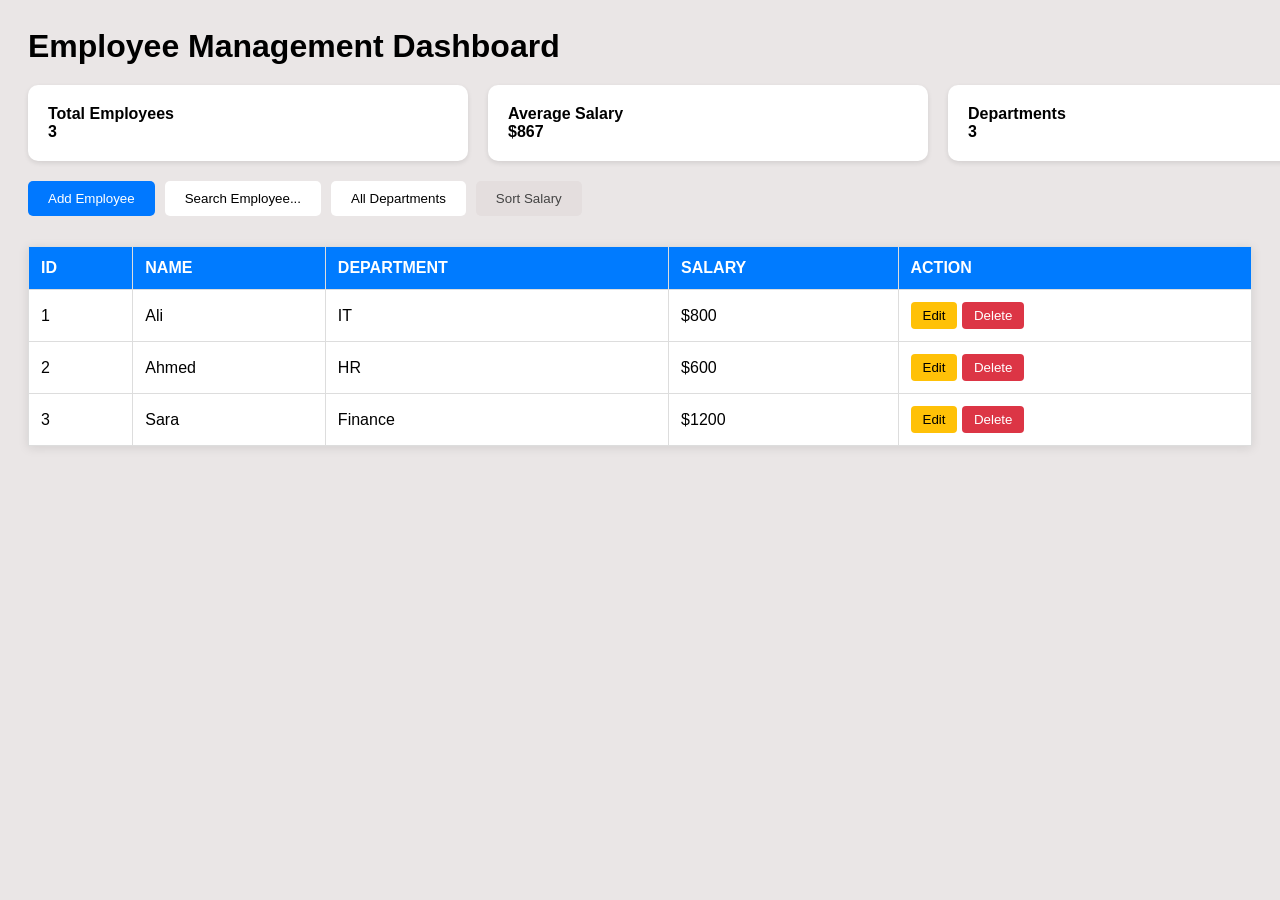
==== project.html @ d43650bb "make a table for employee management" ====
</html>
<!DOCTYPE html>
<html lang="en">

<head>
    <meta charset="UTF-8">
    <meta name="viewport" content="width=device-width, initial-scale=1.0">
    <title>Employee Management Dashboard</title>
    <link rel="stylesheet" href="project.css">
</head>

<body>

    <h1>Employee Management Dashboard</h1>

    <div class="cards">
        <div class="card">
            Total Employees<br>
            3
        </div>

        <div class="card">
            Average Salary<br>
            $867
        </div>

        <div class="card">
            Departments<br>
            3
        </div>
    </div>

    <div class="buttons">
        <button class="btnSearch">Add Employee</button>
        <button class="btnDepartment">Search Employee...</button>
        <button class="btnDepartment">All Departments</button>
        <button class="btnSort">Sort Salary</button>
    </div>

    <table>
        <thead>
            <tr>
                <th>ID</th>
                <th>NAME</th>
                <th>DEPARTMENT</th>
                <th>SALARY</th>
                <th>ACTION</th>
            </tr>
        </thead>

        <tbody>
            <tr>
                <td>1</td>
                <td>Ali</td>
                <td>IT</td>
                <td>$800</td>
                <td>
                    <button class="edit-btn">Edit</button>
                    <button class="delete-btn">Delete</button>
                </td>
            </tr>

            <tr>
                <td>2</td>
                <td>Ahmed</td>
                <td>HR</td>
                <td>$600</td>
                <td>
                    <button class="edit-btn">Edit</button>
                    <button class="delete-btn">Delete</button>
                </td>
            </tr>

            <tr>
                <td>3</td>
                <td>Sara</td>
                <td>Finance</td>
                <td>$1200</td>
                <td>
                    <button class="edit-btn">Edit</button>
                    <button class="delete-btn">Delete</button>
                </td>
            </tr>
        </tbody>
    </table>

    <div class="addemployeework">
        <h3>Add Employee</h3>

        <div class="name">
            <input type="text" id="name" placeholder="Name">
        </div>
        <div class="department">
            <input type="text" id="department" placeholder="Department">
        </div>
        <div class="salary">
            <input type="number" id="salary" placeholder="Salary">
        </div>
        <button class="save">save</button>
    </div>
<script src="script.js"></script>
</body>

</html>
---- project.css ----
body {
    background-color: #eae6e6;
    font-family: Arial, sans-serif;
    padding: 20px;
}

h1 {
    margin-bottom: 20px;
}

.cards {
    display: flex;
    gap: 20px;
    margin-bottom: 20px;
}

.card {
    background-color: white;
    padding: 20px;
    min-width: 400px;
    border-radius: 10px;
    box-shadow: 0 2px 5px rgba(0, 0, 0, 0.1);
    font-weight: bold;
}

.buttons {
    display: flex;
    gap: 10px;
    margin-bottom: 30px;
}

.btnSearch {
    padding: 10px 20px;
    border: none;
    background-color: #0078ff;
    color: white;
    border-radius: 5px;
    cursor: pointer;
}


.btnDepartment {
    padding: 10px 20px;
    border: none;
    background-color: white;
    color: black;
    border-radius: 5px;
    cursor: pointer;
}

.btnSort {
    padding: 10px 20px;
    border: none;
    background-color: #e4dede;
    color: #444;
    border-radius: 5px;
    cursor: pointer;
}

table {
    width: 100%;
    border-collapse: collapse;
    background-color: white;
    box-shadow: 0 2px 10px rgba(0, 0, 0, 0.1);
}

th {
    background-color: #007bff;
    color: white;
    padding: 12px;
    border: 1px solid #ddd;
    text-align: left;
}

td {
    padding: 12px;
    border: 1px solid #ddd;
}

.edit-btn {
    background-color: #ffc107;
    border: none;
    padding: 6px 12px;
    border-radius: 4px;
    cursor: pointer;
}

.delete-btn {
    background-color: #dc3545;
    color: white;
    border: none;
    padding: 6px 12px;
    border-radius: 4px;
    cursor: pointer;
}
.addemployeework {
    display: none;
    width: 350px;
    margin: 30px auto;
    padding: 20px;
    background-color: #ffffff;
    border: 1px solid #ddd;
    border-radius: 8px;
    font-family: Arial, sans-serif;
}

.addemployeework h3 {
    text-align: center;
    margin-bottom: 20px;
    color: #333;
}

.addemployeework div {
    margin-bottom: 5px;
    font-weight: bold;
    color: #555;
}

.addemployeework input {
    width: 100%;
    padding: 10px;
    margin-bottom: 15px;
    border: 1px solid #ccc;
    border-radius: 4px;
    font-size: 14px;
}
.addemployeework .save{
    height: 25px;
    width: 50px;
    background-color: #0078ff;
    border: none;
    border-radius: 3px;
    cursor: pointer;
}
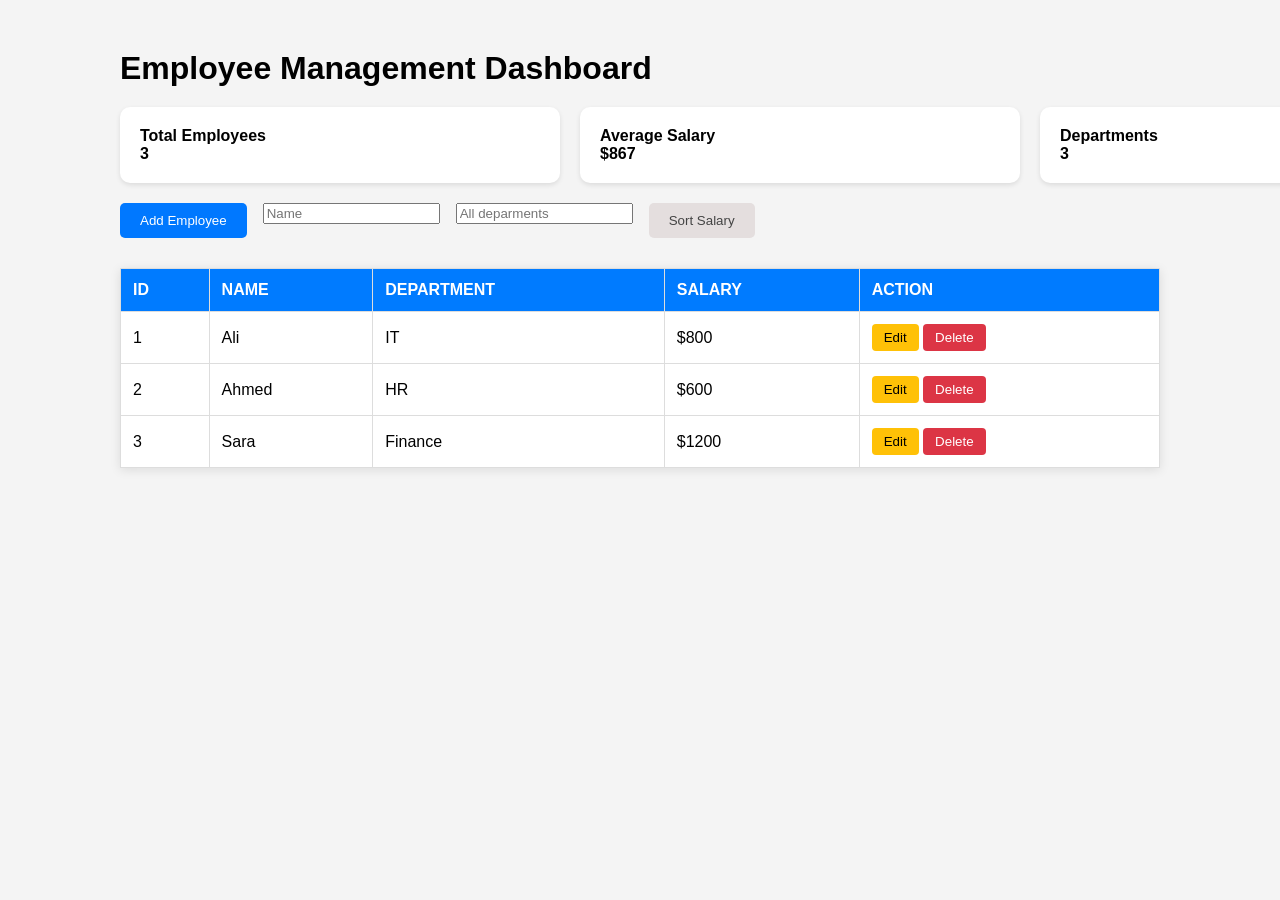
==== commit 5e4c4830: "changes things in employee management" ====
--- a/project.html
+++ b/project.html
@@ -32,8 +32,12 @@
 
     <div class="buttons">
         <button class="btnSearch">Add Employee</button>
-        <button class="btnDepartment">Search Employee...</button>
-        <button class="btnDepartment">All Departments</button>
+        <div class="search">
+            <input type="text" id="Search employee" placeholder="Name">
+        </div>
+        <div class="search">
+            <input type="text" id="alldeparments" placeholder="All deparments">
+        </div>
         <button class="btnSort">Sort Salary</button>
     </div>
 
@@ -98,7 +102,7 @@
         </div>
         <button class="save">save</button>
     </div>
-<script src="script.js"></script>
+    <script src="project.js"></script>
 </body>
 
 </html>
--- a/project.css
+++ b/project.css
@@ -1,7 +1,8 @@
 body {
-    background-color: #eae6e6;
+    margin: 0;
+    padding: 50px 120px;
     font-family: Arial, sans-serif;
-    padding: 20px;
+    background-color: #f4f4f4;
 }
 
 h1 {
@@ -25,7 +26,7 @@
 
 .buttons {
     display: flex;
-    gap: 10px;
+    gap: 1rem;
     margin-bottom: 30px;
 }
 
@@ -38,8 +39,7 @@
     cursor: pointer;
 }
 
-
-.btnDepartment {
+.btndepartments {
     padding: 10px 20px;
     border: none;
     background-color: white;
@@ -93,14 +93,15 @@
     border-radius: 4px;
     cursor: pointer;
 }
+
 .addemployeework {
     display: none;
-    width: 350px;
-    margin: 30px auto;
-    padding: 20px;
+    width: 370px;
+    position: fixed;
     background-color: #ffffff;
     border: 1px solid #ddd;
     border-radius: 8px;
+    padding: 20px;
     font-family: Arial, sans-serif;
 }
 
@@ -111,24 +112,28 @@
 }
 
 .addemployeework div {
-    margin-bottom: 5px;
-    font-weight: bold;
-    color: #555;
+    margin-bottom: 10px;
 }
 
 .addemployeework input {
     width: 100%;
     padding: 10px;
-    margin-bottom: 15px;
     border: 1px solid #ccc;
     border-radius: 4px;
     font-size: 14px;
 }
-.addemployeework .save{
-    height: 25px;
-    width: 50px;
+
+.addemployeework .save {
+    width: 20%;
+    height: 40px;
     background-color: #0078ff;
+    color: white;
     border: none;
-    border-radius: 3px;
+    border-radius: 4px;
     cursor: pointer;
+    font-size: 16px;
 }
+
+.addemployeework .save:hover {
+    background-color: #005ecb;
+}
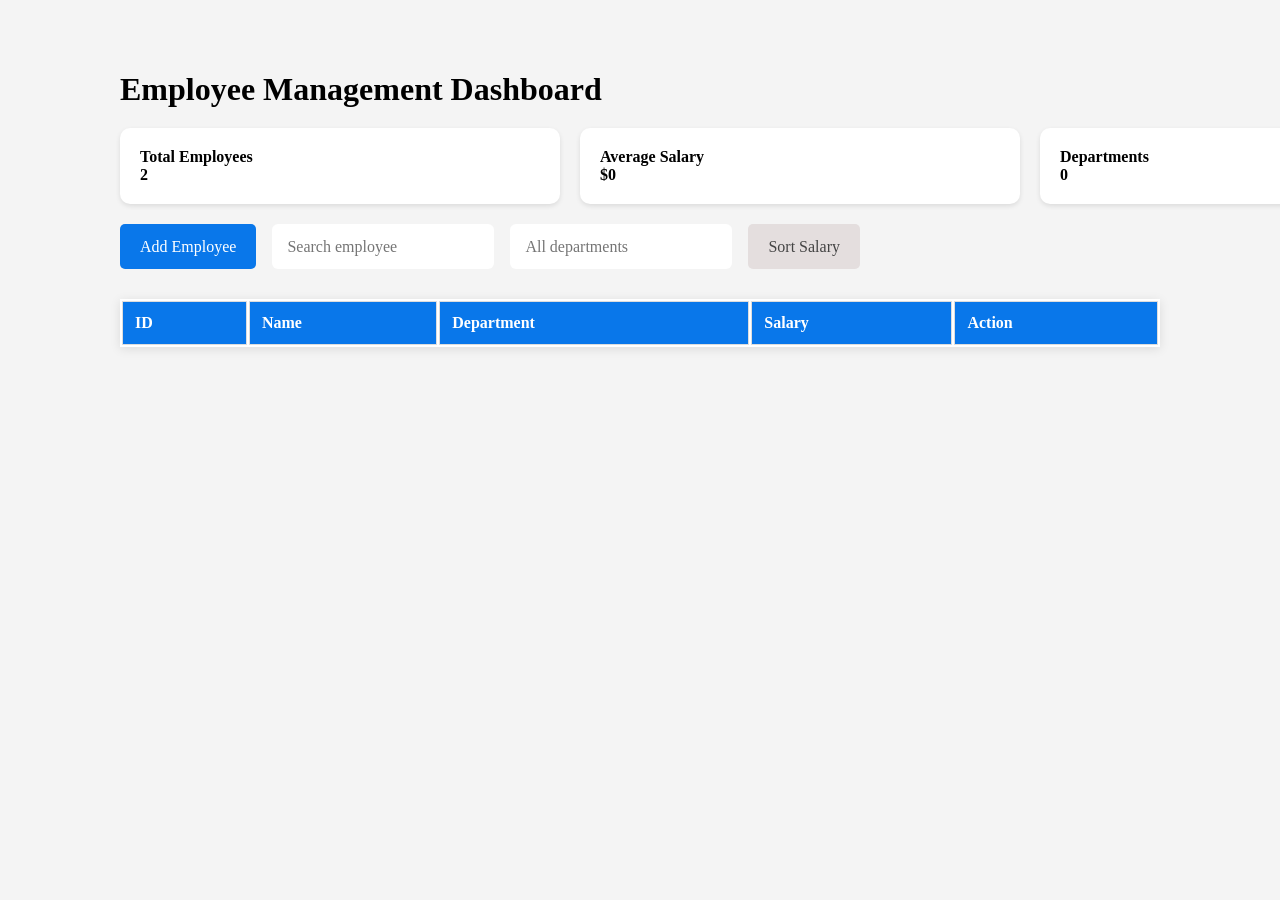
==== commit 36507e67: "add js to management" ====
--- a/project.html
+++ b/project.html
@@ -1,7 +1,6 @@
+<!DOCTYPE html>
 </html>
-<!DOCTYPE html>
 <html lang="en">
-
 <head>
     <meta charset="UTF-8">
     <meta name="viewport" content="width=device-width, initial-scale=1.0">
@@ -16,91 +15,53 @@
     <div class="cards">
         <div class="card">
             Total Employees<br>
-            3
+            <span id="totalEmp">0</span>
         </div>
 
         <div class="card">
             Average Salary<br>
-            $867
+            $0<span id="avgSalary">0</span>
         </div>
 
         <div class="card">
             Departments<br>
-            3
+            <span id="totalDept">0</span>
         </div>
     </div>
 
     <div class="buttons">
-        <button class="btnSearch">Add Employee</button>
-        <div class="search">
-            <input type="text" id="Search employee" placeholder="Name">
-        </div>
-        <div class="search">
-            <input type="text" id="alldeparments" placeholder="All deparments">
-        </div>
-        <button class="btnSort">Sort Salary</button>
+        <button class="btnSearch" onclick="openModal()">Add Employee</button>
+        <input type="text" placeholder="Search employee" class="search">
+        <input type="text" placeholder="All departments" class="search">
+        <button class="btnSort" onclick="sortData()">Sort Salary</button>
     </div>
 
-    <table>
+    <table class="tablebody">
         <thead>
             <tr>
                 <th>ID</th>
-                <th>NAME</th>
-                <th>DEPARTMENT</th>
-                <th>SALARY</th>
-                <th>ACTION</th>
+                <th>Name</th>
+                <th>Department</th>
+                <th>Salary</th>
+                <th>Action</th>
             </tr>
         </thead>
+    </table>
+    <div class="modal" id="employeeModal">
+        <div class="addemployeework">
+            <h3>Add Employee</h3>
 
-        <tbody>
-            <tr>
-                <td>1</td>
-                <td>Ali</td>
-                <td>IT</td>
-                <td>$800</td>
-                <td>
-                    <button class="edit-btn">Edit</button>
-                    <button class="delete-btn">Delete</button>
-                </td>
-            </tr>
-
-            <tr>
-                <td>2</td>
-                <td>Ahmed</td>
-                <td>HR</td>
-                <td>$600</td>
-                <td>
-                    <button class="edit-btn">Edit</button>
-                    <button class="delete-btn">Delete</button>
-                </td>
-            </tr>
-
-            <tr>
-                <td>3</td>
-                <td>Sara</td>
-                <td>Finance</td>
-                <td>$1200</td>
-                <td>
-                    <button class="edit-btn">Edit</button>
-                    <button class="delete-btn">Delete</button>
-                </td>
-            </tr>
-        </tbody>
-    </table>
-
-    <div class="addemployeework">
-        <h3>Add Employee</h3>
-
-        <div class="name">
-            <input type="text" id="name" placeholder="Name">
+            <div class="name">
+                <input type="text" id="name" placeholder="Name">
+            </div>
+            <div class="department">
+                <input type="text" id="department" placeholder="Department">
+            </div>
+            <div class="salary">
+                <input type="number" id="salary" placeholder="Salary">
+            </div>
+            <button class="save" onclick="closeModal()">save</button>
         </div>
-        <div class="department">
-            <input type="text" id="department" placeholder="Department">
-        </div>
-        <div class="salary">
-            <input type="number" id="salary" placeholder="Salary">
-        </div>
-        <button class="save">save</button>
     </div>
     <script src="project.js"></script>
 </body>
--- a/project.css
+++ b/project.css
@@ -1,7 +1,7 @@
 body {
     margin: 0;
     padding: 50px 120px;
-    font-family: Arial, sans-serif;
+    font-family: Segoe UI;
     background-color: #f4f4f4;
 }
 
@@ -28,15 +28,30 @@
     display: flex;
     gap: 1rem;
     margin-bottom: 30px;
+    font-family: Segoe UI;
 }
 
 .btnSearch {
     padding: 10px 20px;
     border: none;
-    background-color: #0078ff;
+    background-color: #0977ea;
     color: white;
     border-radius: 5px;
     cursor: pointer;
+    font-family: Segoe UI;
+    font-size: 16px;
+}
+
+.search {
+    height: 45px;
+    padding: 0 15px;
+    border: none;
+    border-radius: 6px;
+    background-color: #fff;
+    color: #b6b1bb;
+    font-size: 20px;
+    font-family: Segoe UI;
+    font-size: 16px;
 }
 
 .btndepartments {
@@ -46,6 +61,8 @@
     color: black;
     border-radius: 5px;
     cursor: pointer;
+    font-family: Segoe UI;
+    font-size: 16px;
 }
 
 .btnSort {
@@ -55,17 +72,18 @@
     color: #444;
     border-radius: 5px;
     cursor: pointer;
+    font-family: Segoe UI;
+    font-size: 16px;
 }
 
 table {
     width: 100%;
-    border-collapse: collapse;
     background-color: white;
     box-shadow: 0 2px 10px rgba(0, 0, 0, 0.1);
 }
 
 th {
-    background-color: #007bff;
+    background-color: #0977ea;
     color: white;
     padding: 12px;
     border: 1px solid #ddd;
@@ -94,15 +112,29 @@
     cursor: pointer;
 }
 
+.modal {
+    display: flex;
+    flex-direction: column;
+    visibility: hidden;
+    position: fixed;
+    height: 100vh;
+    width: 100%;
+    top: 0;
+    left: 0;
+    background-color: #7c7c7c;
+}
+
 .addemployeework {
-    display: none;
+    display: flex;
+    flex-direction: column;
     width: 370px;
-    position: fixed;
     background-color: #ffffff;
     border: 1px solid #ddd;
     border-radius: 8px;
+    align-items: center;
+    justify-content: center;
     padding: 20px;
-    font-family: Arial, sans-serif;
+
 }
 
 .addemployeework h3 {
@@ -120,7 +152,7 @@
     padding: 10px;
     border: 1px solid #ccc;
     border-radius: 4px;
-    font-size: 14px;
+    font-size: 20px;
 }
 
 .addemployeework .save {
@@ -131,9 +163,9 @@
     border: none;
     border-radius: 4px;
     cursor: pointer;
-    font-size: 16px;
+    font-size: 20px;
 }
 
 .addemployeework .save:hover {
-    background-color: #005ecb;
+    background-color: #0064f6;
 }
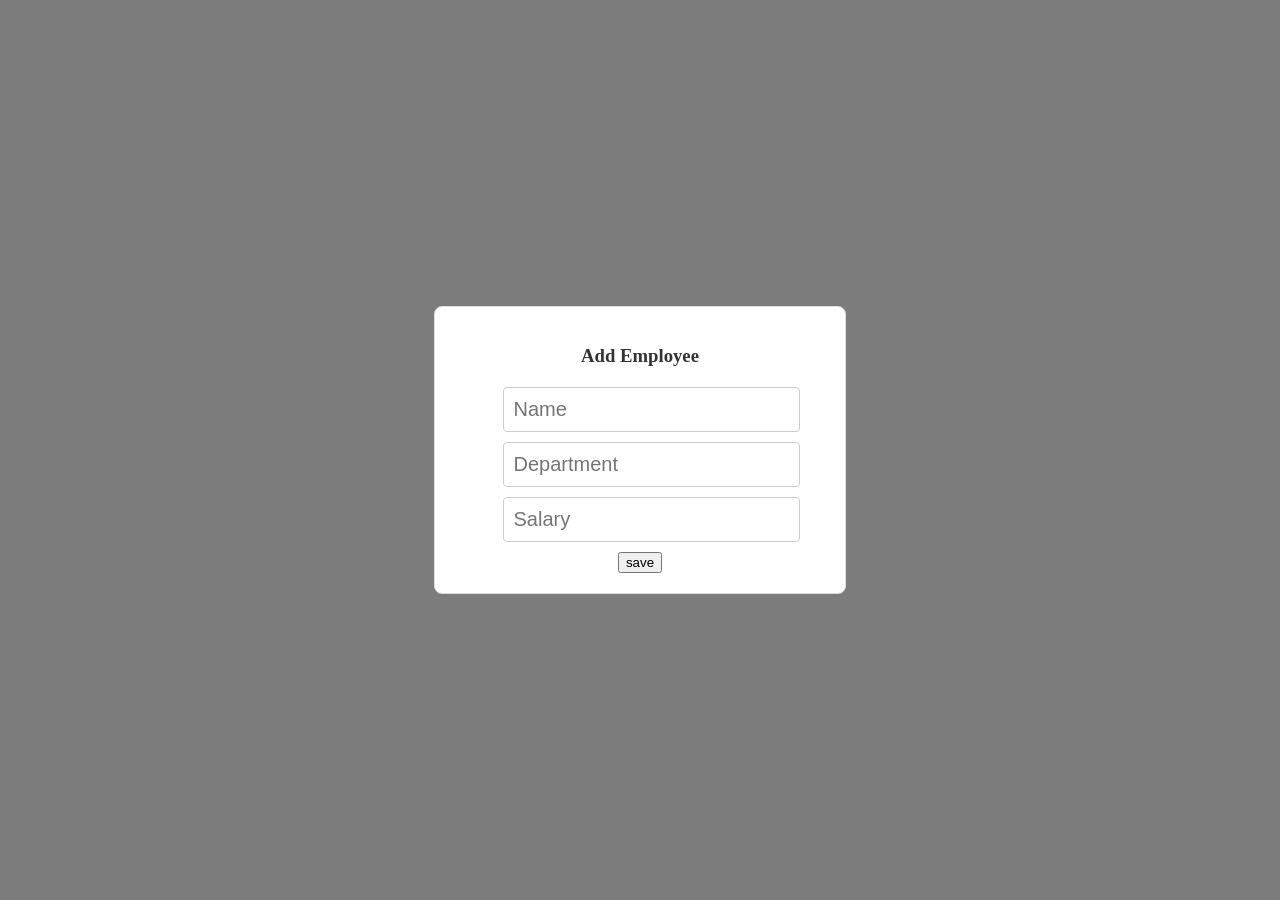
==== commit 5ee0249a: "add function  in project" ====
--- a/project.html
+++ b/project.html
@@ -1,6 +1,8 @@
 <!DOCTYPE html>
+
 </html>
 <html lang="en">
+
 <head>
     <meta charset="UTF-8">
     <meta name="viewport" content="width=device-width, initial-scale=1.0">
@@ -14,28 +16,38 @@
 
     <div class="cards">
         <div class="card">
-            Total Employees<br>
-            <span id="totalEmp">0</span>
+            Total Employees<br />
+            <span id="totalEmp" style="font-size: 23px;">0</span>
         </div>
 
         <div class="card">
-            Average Salary<br>
-            $0<span id="avgSalary">0</span>
+            Average Salary<br />
+            $<span id="avgSalary" style="font-size: 23px;">$0</span>
         </div>
 
         <div class="card">
-            Departments<br>
-            <span id="totalDept">0</span>
+            Departments<br />
+            <span id="totalDept" style="font-size: 23px;">0</span>
         </div>
     </div>
 
     <div class="buttons">
         <button class="btnSearch" onclick="openModal()">Add Employee</button>
-        <input type="text" placeholder="Search employee" class="search">
-        <input type="text" placeholder="All departments" class="search">
+        <select class="search">
+            <option value="">Search Employee</option>
+            <option value="Ali">Ali</option>
+            <option value="Ahmed">Ahmed</option>
+            <option value="Usman">Usman</option>
+            <option value="Ayan">Ayan</option>
+        </select>
+        <select class="search">
+            <option value="">All Departments</option>
+            <option value="IT">IT</option>
+            <option value="HR">HR</option>
+            <option value="Finance">Finance</option>
+        </select>
         <button class="btnSort" onclick="sortData()">Sort Salary</button>
     </div>
-
     <table class="tablebody">
         <thead>
             <tr>
@@ -50,7 +62,6 @@
     <div class="modal" id="employeeModal">
         <div class="addemployeework">
             <h3>Add Employee</h3>
-
             <div class="name">
                 <input type="text" id="name" placeholder="Name">
             </div>
@@ -60,10 +71,12 @@
             <div class="salary">
                 <input type="number" id="salary" placeholder="Salary">
             </div>
-            <button class="save" onclick="closeModal()">save</button>
+            <button onclick="closeModal()">save</button>
         </div>
     </div>
-    <script src="project.js"></script>
+    <script src="project.js">
+
+    </script>
 </body>
 
 </html>
--- a/project.css
+++ b/project.css
@@ -34,7 +34,7 @@
 .btnSearch {
     padding: 10px 20px;
     border: none;
-    background-color: #0977ea;
+    background-color: #078ff0;
     color: white;
     border-radius: 5px;
     cursor: pointer;
@@ -44,11 +44,12 @@
 
 .search {
     height: 45px;
+    width: 220px;
     padding: 0 15px;
     border: none;
     border-radius: 6px;
     background-color: #fff;
-    color: #b6b1bb;
+    color: #000;
     font-size: 20px;
     font-family: Segoe UI;
     font-size: 16px;
@@ -83,16 +84,14 @@
 }
 
 th {
-    background-color: #0977ea;
+    background-color: #078ff0;
     color: white;
     padding: 12px;
-    border: 1px solid #ddd;
     text-align: left;
 }
 
 td {
     padding: 12px;
-    border: 1px solid #ddd;
 }
 
 .edit-btn {
@@ -113,14 +112,15 @@
 }
 
 .modal {
+    position: fixed;
     display: flex;
     flex-direction: column;
-    visibility: hidden;
-    position: fixed;
+    justify-content: center;
+    align-items: center;
+    top: 0;
+    left: 0;
     height: 100vh;
     width: 100%;
-    top: 0;
-    left: 0;
     background-color: #7c7c7c;
 }
 
@@ -148,6 +148,7 @@
 }
 
 .addemployeework input {
+    height: 25p;
     width: 100%;
     padding: 10px;
     border: 1px solid #ccc;
@@ -164,8 +165,4 @@
     border-radius: 4px;
     cursor: pointer;
     font-size: 20px;
-}
-
-.addemployeework .save:hover {
-    background-color: #0064f6;
 }
